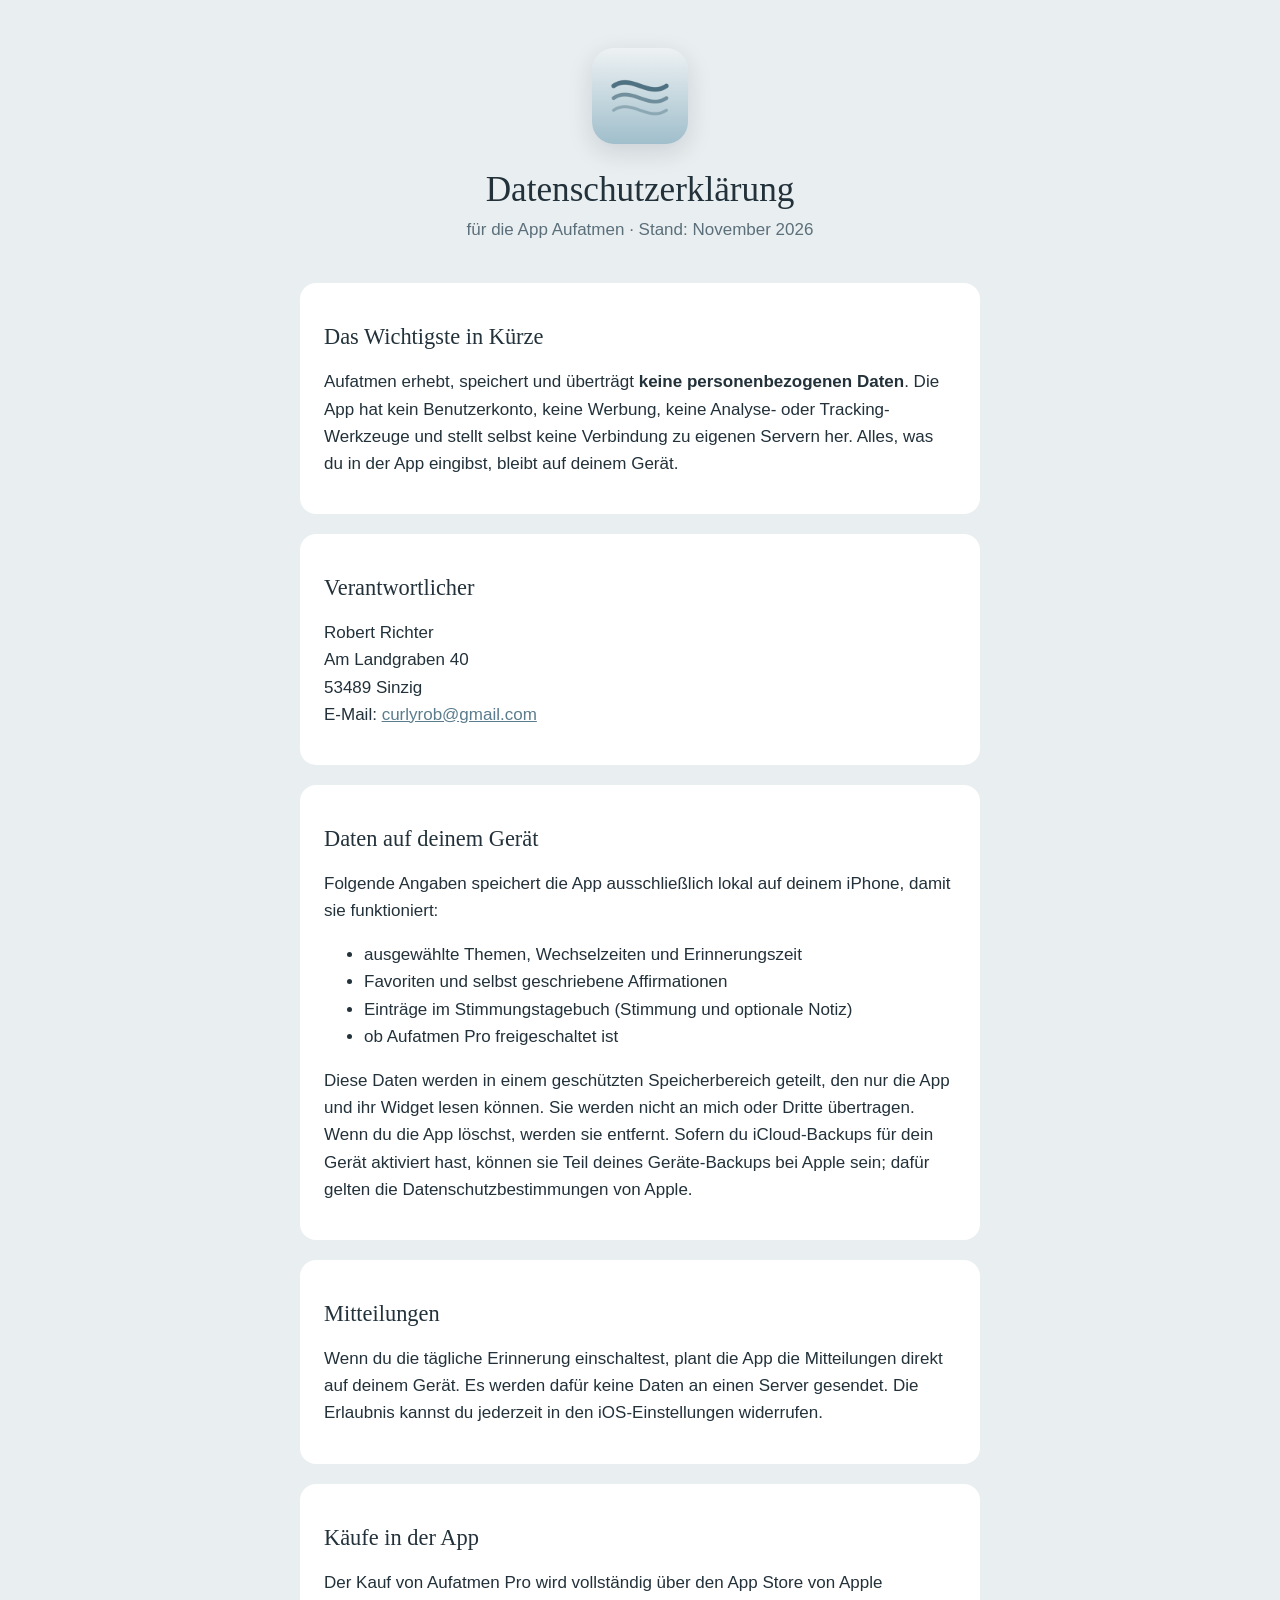
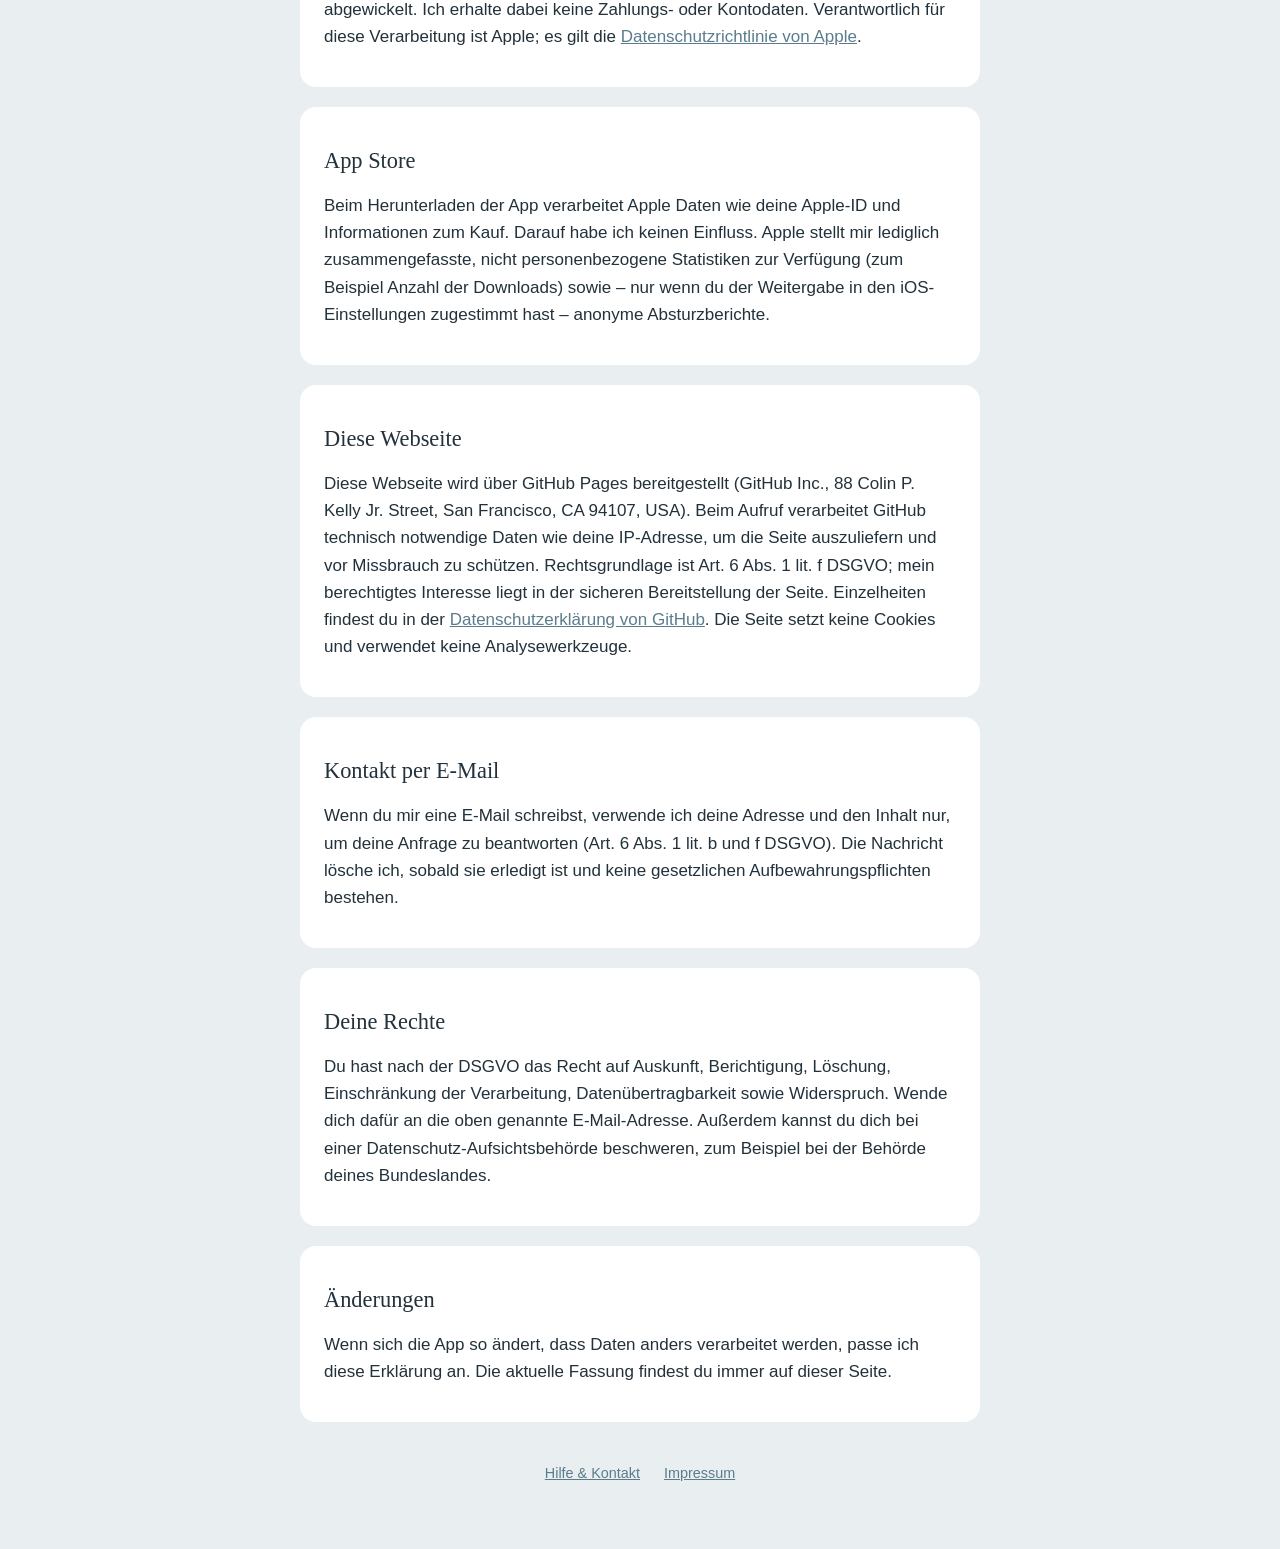
==== datenschutz.html @ 6ab6f2c5 "Webseite für Aufatmen: Hilfe, Datenschutz, Impressum Co-Authored-By: Claude Opus 5.5 <noreply@anthro" ====
<!doctype html>
<html lang="de">
<head>
  <meta charset="utf-8">
  <meta name="viewport" content="width=device-width, initial-scale=1">
  <title>Aufatmen – Datenschutz</title>
  <meta name="description" content="Datenschutzerklärung für die App Aufatmen.">
  <link rel="icon" href="icon.png">
  <link rel="stylesheet" href="style.css">
</head>
<body>
<main>
  <header>
    <img src="icon.png" alt="App-Icon von Aufatmen">
    <h1>Datenschutzerklärung</h1>
    <p class="lead">für die App Aufatmen · Stand: November 2026</p>
  </header>

  <section>
    <h2>Das Wichtigste in Kürze</h2>
    <p>Aufatmen erhebt, speichert und überträgt <strong>keine personenbezogenen Daten</strong>. Die App hat kein Benutzerkonto, keine Werbung, keine Analyse- oder Tracking-Werkzeuge und stellt selbst keine Verbindung zu eigenen Servern her. Alles, was du in der App eingibst, bleibt auf deinem Gerät.</p>
  </section>

  <section>
    <h2>Verantwortlicher</h2>
    <p>Robert Richter<br>
      Am Landgraben 40<br>
      53489 Sinzig<br>
      E-Mail: <a href="mailto:curlyrob@gmail.com">curlyrob@gmail.com</a></p>
  </section>

  <section>
    <h2>Daten auf deinem Gerät</h2>
    <p>Folgende Angaben speichert die App ausschließlich lokal auf deinem iPhone, damit sie funktioniert:</p>
    <ul>
      <li>ausgewählte Themen, Wechselzeiten und Erinnerungszeit</li>
      <li>Favoriten und selbst geschriebene Affirmationen</li>
      <li>Einträge im Stimmungstagebuch (Stimmung und optionale Notiz)</li>
      <li>ob Aufatmen Pro freigeschaltet ist</li>
    </ul>
    <p>Diese Daten werden in einem geschützten Speicherbereich geteilt, den nur die App und ihr Widget lesen können. Sie werden nicht an mich oder Dritte übertragen. Wenn du die App löschst, werden sie entfernt. Sofern du iCloud-Backups für dein Gerät aktiviert hast, können sie Teil deines Geräte-Backups bei Apple sein; dafür gelten die Datenschutzbestimmungen von Apple.</p>
  </section>

  <section>
    <h2>Mitteilungen</h2>
    <p>Wenn du die tägliche Erinnerung einschaltest, plant die App die Mitteilungen direkt auf deinem Gerät. Es werden dafür keine Daten an einen Server gesendet. Die Erlaubnis kannst du jederzeit in den iOS-Einstellungen widerrufen.</p>
  </section>

  <section>
    <h2>Käufe in der App</h2>
    <p>Der Kauf von Aufatmen Pro wird vollständig über den App Store von Apple abgewickelt. Ich erhalte dabei keine Zahlungs- oder Kontodaten. Verantwortlich für diese Verarbeitung ist Apple; es gilt die <a href="https://www.apple.com/de/legal/privacy/">Datenschutzrichtlinie von Apple</a>.</p>
  </section>

  <section>
    <h2>App Store</h2>
    <p>Beim Herunterladen der App verarbeitet Apple Daten wie deine Apple-ID und Informationen zum Kauf. Darauf habe ich keinen Einfluss. Apple stellt mir lediglich zusammengefasste, nicht personenbezogene Statistiken zur Verfügung (zum Beispiel Anzahl der Downloads) sowie – nur wenn du der Weitergabe in den iOS-Einstellungen zugestimmt hast – anonyme Absturzberichte.</p>
  </section>

  <section>
    <h2>Diese Webseite</h2>
    <p>Diese Webseite wird über GitHub Pages bereitgestellt (GitHub Inc., 88 Colin P. Kelly Jr. Street, San Francisco, CA 94107, USA). Beim Aufruf verarbeitet GitHub technisch notwendige Daten wie deine IP-Adresse, um die Seite auszuliefern und vor Missbrauch zu schützen. Rechtsgrundlage ist Art. 6 Abs. 1 lit. f DSGVO; mein berechtigtes Interesse liegt in der sicheren Bereitstellung der Seite. Einzelheiten findest du in der <a href="https://docs.github.com/de/site-policy/privacy-policies/github-general-privacy-statement">Datenschutzerklärung von GitHub</a>. Die Seite setzt keine Cookies und verwendet keine Analysewerkzeuge.</p>
  </section>

  <section>
    <h2>Kontakt per E-Mail</h2>
    <p>Wenn du mir eine E-Mail schreibst, verwende ich deine Adresse und den Inhalt nur, um deine Anfrage zu beantworten (Art. 6 Abs. 1 lit. b und f DSGVO). Die Nachricht lösche ich, sobald sie erledigt ist und keine gesetzlichen Aufbewahrungspflichten bestehen.</p>
  </section>

  <section>
    <h2>Deine Rechte</h2>
    <p>Du hast nach der DSGVO das Recht auf Auskunft, Berichtigung, Löschung, Einschränkung der Verarbeitung, Datenübertragbarkeit sowie Widerspruch. Wende dich dafür an die oben genannte E-Mail-Adresse. Außerdem kannst du dich bei einer Datenschutz-Aufsichtsbehörde beschweren, zum Beispiel bei der Behörde deines Bundeslandes.</p>
  </section>

  <section>
    <h2>Änderungen</h2>
    <p>Wenn sich die App so ändert, dass Daten anders verarbeitet werden, passe ich diese Erklärung an. Die aktuelle Fassung findest du immer auf dieser Seite.</p>
  </section>

  <nav class="footer">
    <a href="index.html">Hilfe &amp; Kontakt</a>
    <a href="impressum.html">Impressum</a>
  </nav>
</main>
</body>
</html>
---- style.css ----
:root {
  --bg: #e9eef0;
  --card: #ffffff;
  --text: #22313a;
  --muted: #5b6f7a;
  --accent: #5b7c8d;
  --line: #d3dde2;
}

@media (prefers-color-scheme: dark) {
  :root {
    --bg: #141c21;
    --card: #1d282f;
    --text: #e6ecee;
    --muted: #9aaeb8;
    --accent: #8fb0bf;
    --line: #2c3a42;
  }
}

* { box-sizing: border-box; }

body {
  margin: 0;
  background: var(--bg);
  color: var(--text);
  font: 17px/1.6 -apple-system, BlinkMacSystemFont, "Helvetica Neue", Arial, sans-serif;
  -webkit-text-size-adjust: 100%;
}

main {
  max-width: 720px;
  margin: 0 auto;
  padding: 48px 20px 64px;
}

header { text-align: center; margin-bottom: 40px; }
header img { width: 96px; height: 96px; border-radius: 22px; box-shadow: 0 8px 24px rgba(34, 49, 58, .15); }

h1, h2 { font-family: "New York", "Iowan Old Style", Georgia, serif; font-weight: 400; line-height: 1.25; }
h1 { font-size: clamp(1.7rem, 7vw, 2.2rem); margin: 16px 0 4px; overflow-wrap: break-word; hyphens: auto; }
h2 { font-size: 1.4rem; margin: 36px 0 8px; }
h3 { font-size: 1.05rem; margin: 24px 0 4px; }

.lead { color: var(--muted); margin: 0; }

section, .card {
  background: var(--card);
  border-radius: 16px;
  padding: 4px 24px 20px;
  margin-bottom: 20px;
}

a { color: var(--accent); }

.note {
  border-left: 3px solid var(--accent);
  padding: 8px 14px;
  background: color-mix(in srgb, var(--accent) 10%, transparent);
  border-radius: 0 10px 10px 0;
}

nav.footer {
  text-align: center;
  margin-top: 40px;
  color: var(--muted);
  font-size: .9rem;
}
nav.footer a { margin: 0 10px; }

.placeholder { background: #fff3c4; color: #5c4a00; padding: 0 4px; border-radius: 4px; }
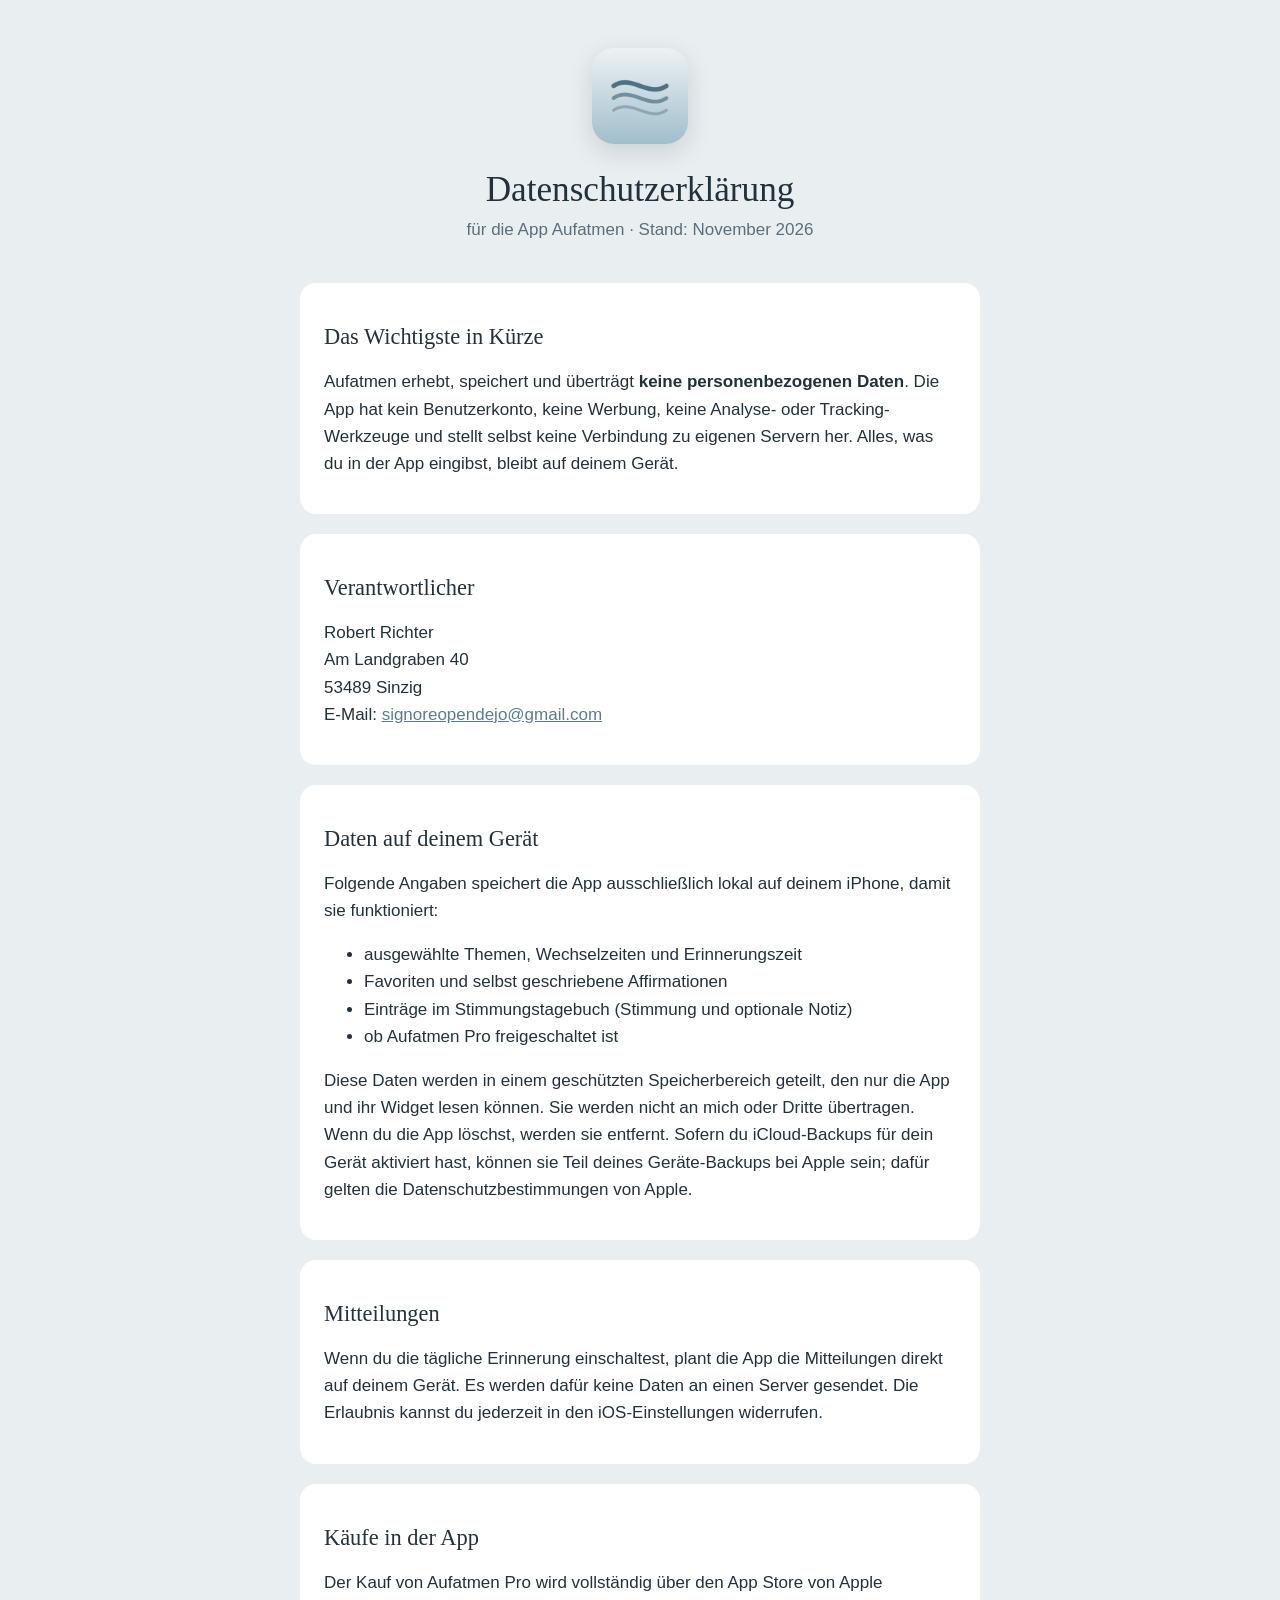
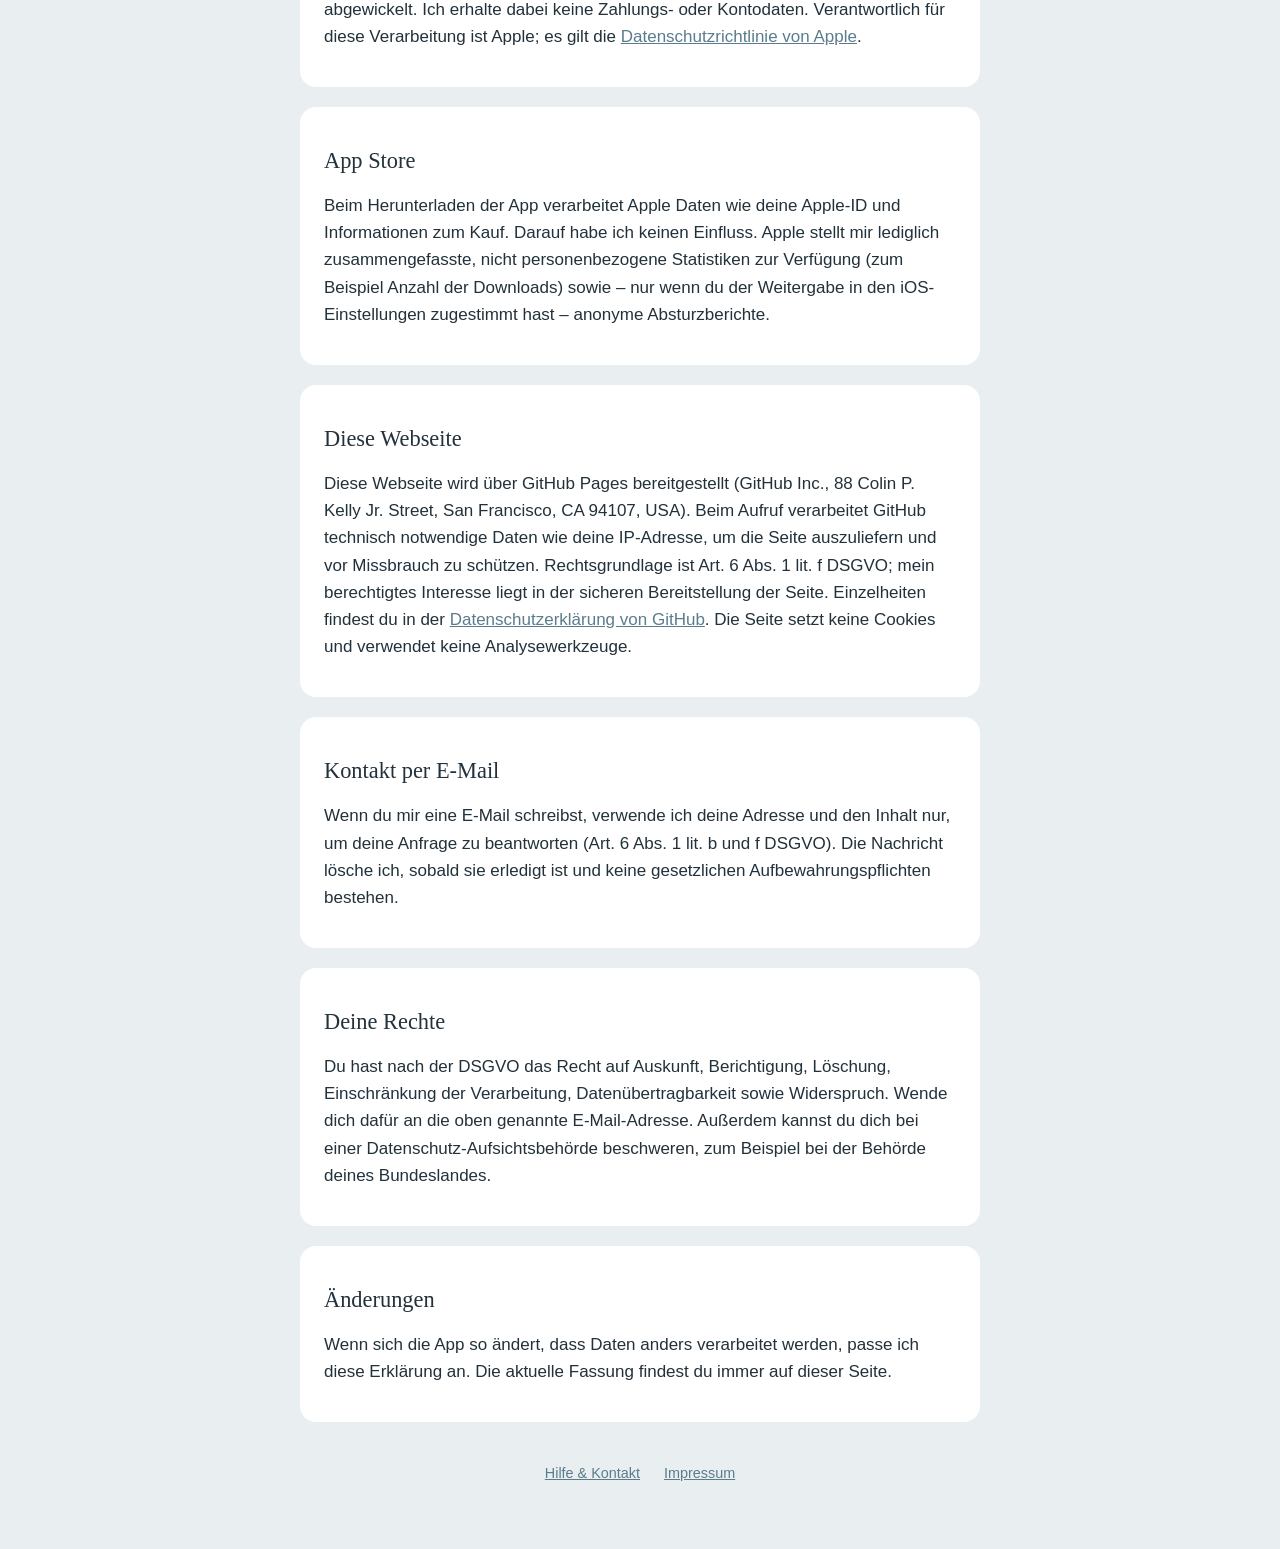
==== commit 4879c044: "Kontaktadresse auf signoreopendejo@gmail.com geändert Co-Authored-By: Claude Opus 5.5 <noreply@anthr" ====
--- a/datenschutz.html
+++ b/datenschutz.html
@@ -26,7 +26,7 @@
     <p>Robert Richter<br>
       Am Landgraben 40<br>
       53489 Sinzig<br>
-      E-Mail: <a href="mailto:curlyrob@gmail.com">curlyrob@gmail.com</a></p>
+      E-Mail: <a href="mailto:signoreopendejo@gmail.com">signoreopendejo@gmail.com</a></p>
   </section>
 
   <section>
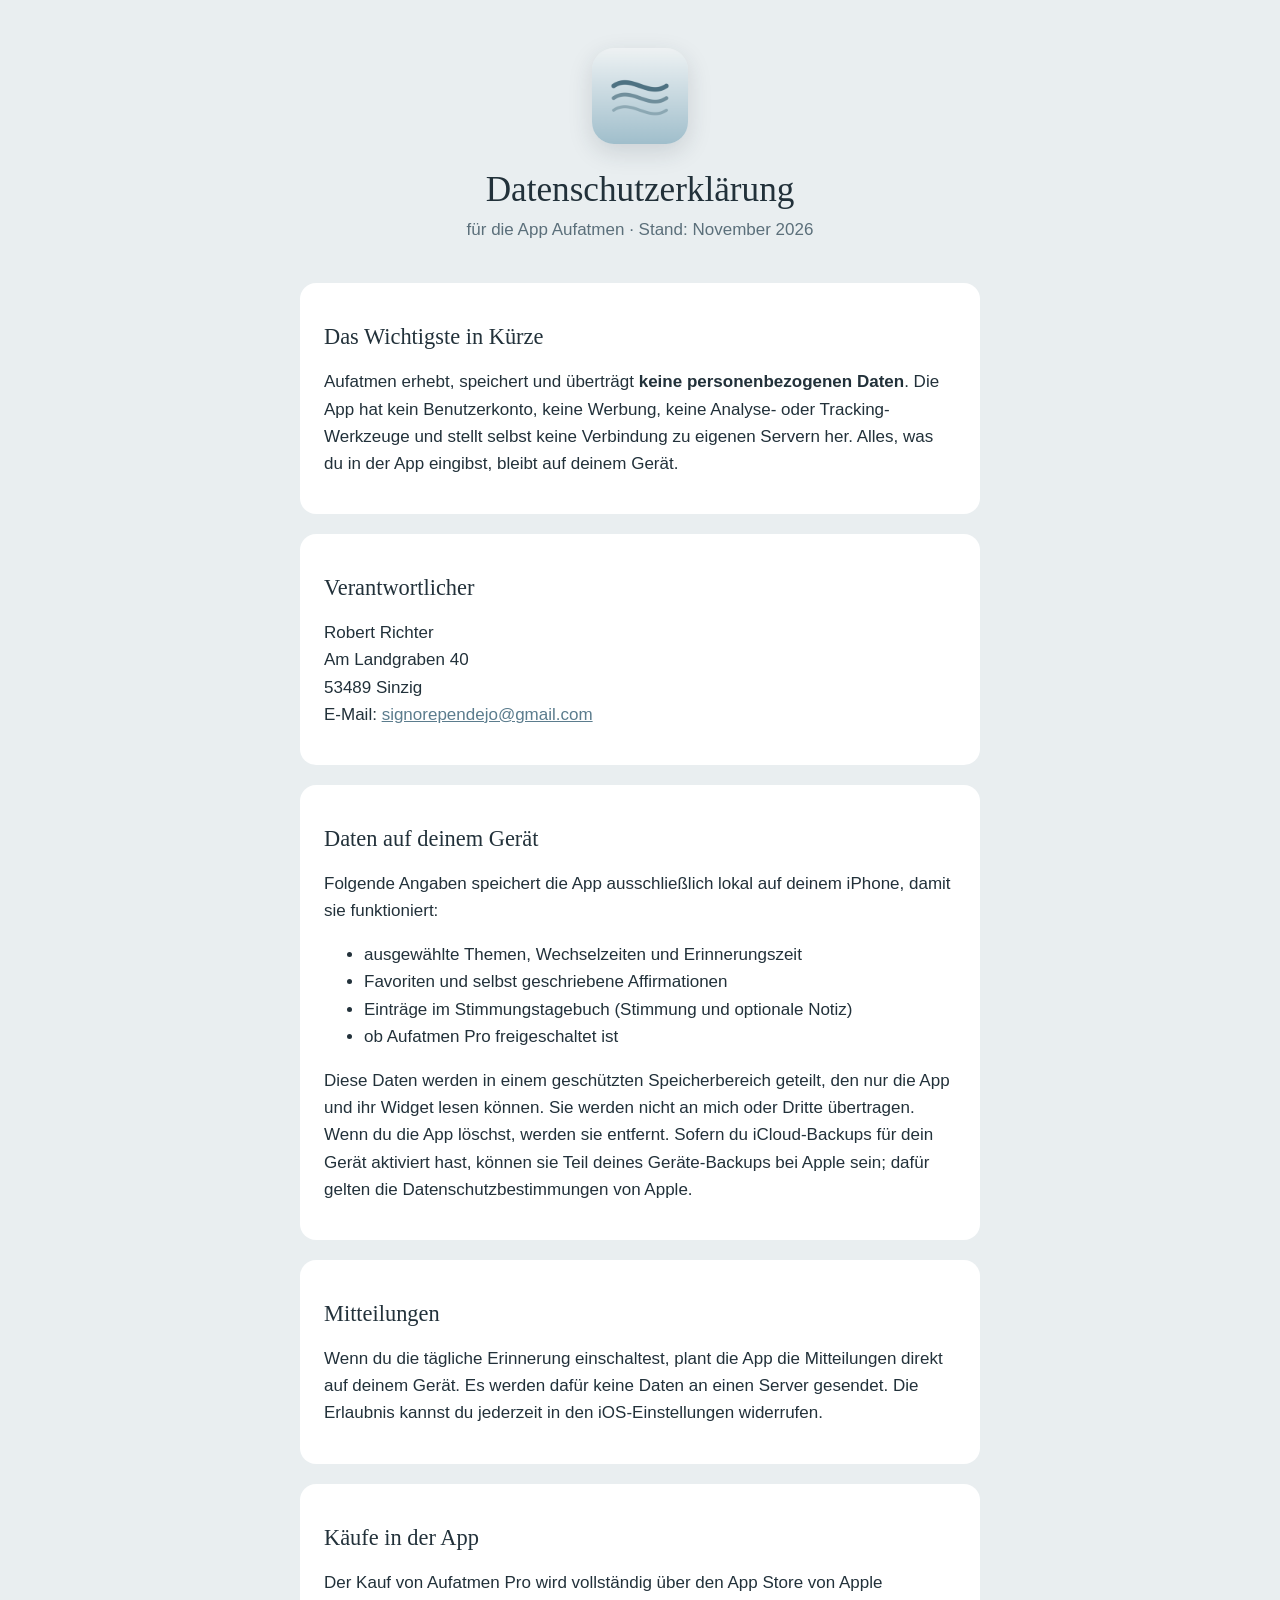
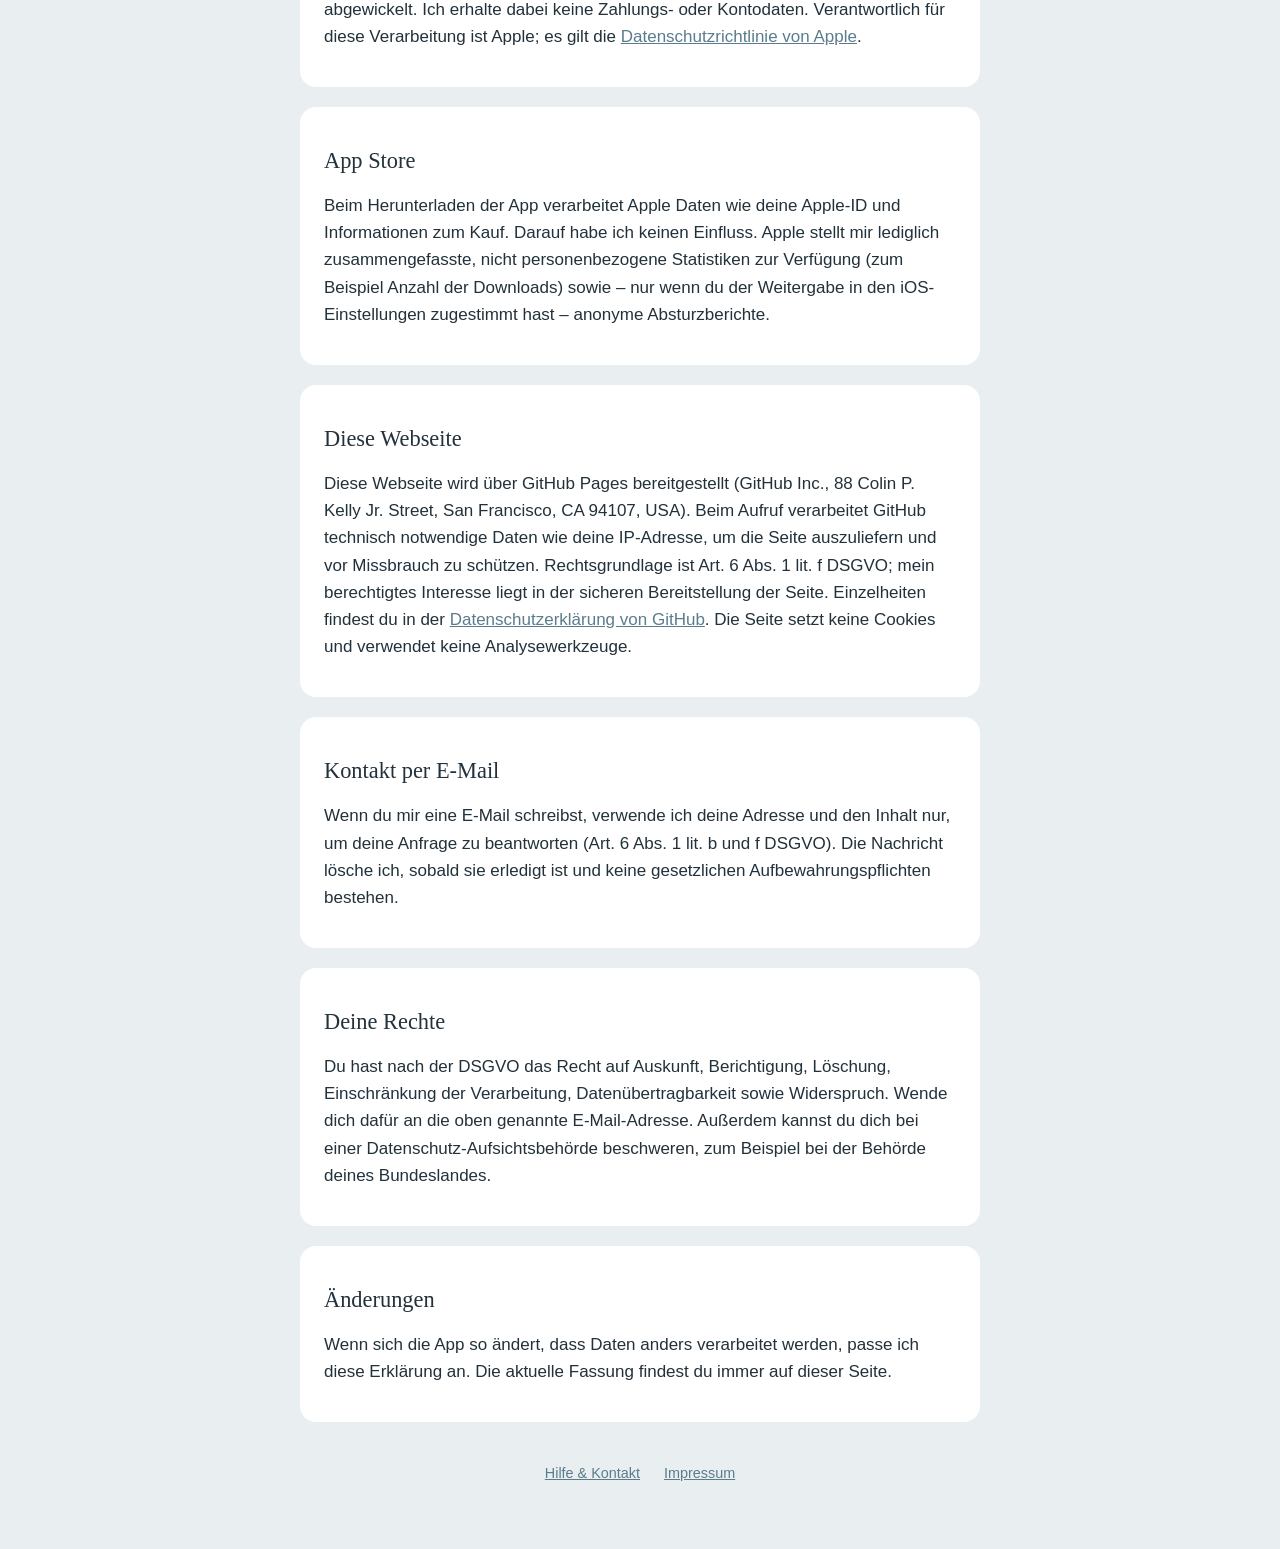
==== commit fe8ff797: "Kontakt-E-Mail korrigiert: signorependejo@gmail.com Co-Authored-By: Claude Opus 5.5 <noreply@anthrop" ====
--- a/datenschutz.html
+++ b/datenschutz.html
@@ -26,7 +26,7 @@
     <p>Robert Richter<br>
       Am Landgraben 40<br>
       53489 Sinzig<br>
-      E-Mail: <a href="mailto:signoreopendejo@gmail.com">signoreopendejo@gmail.com</a></p>
+      E-Mail: <a href="mailto:signorependejo@gmail.com">signorependejo@gmail.com</a></p>
   </section>
 
   <section>
